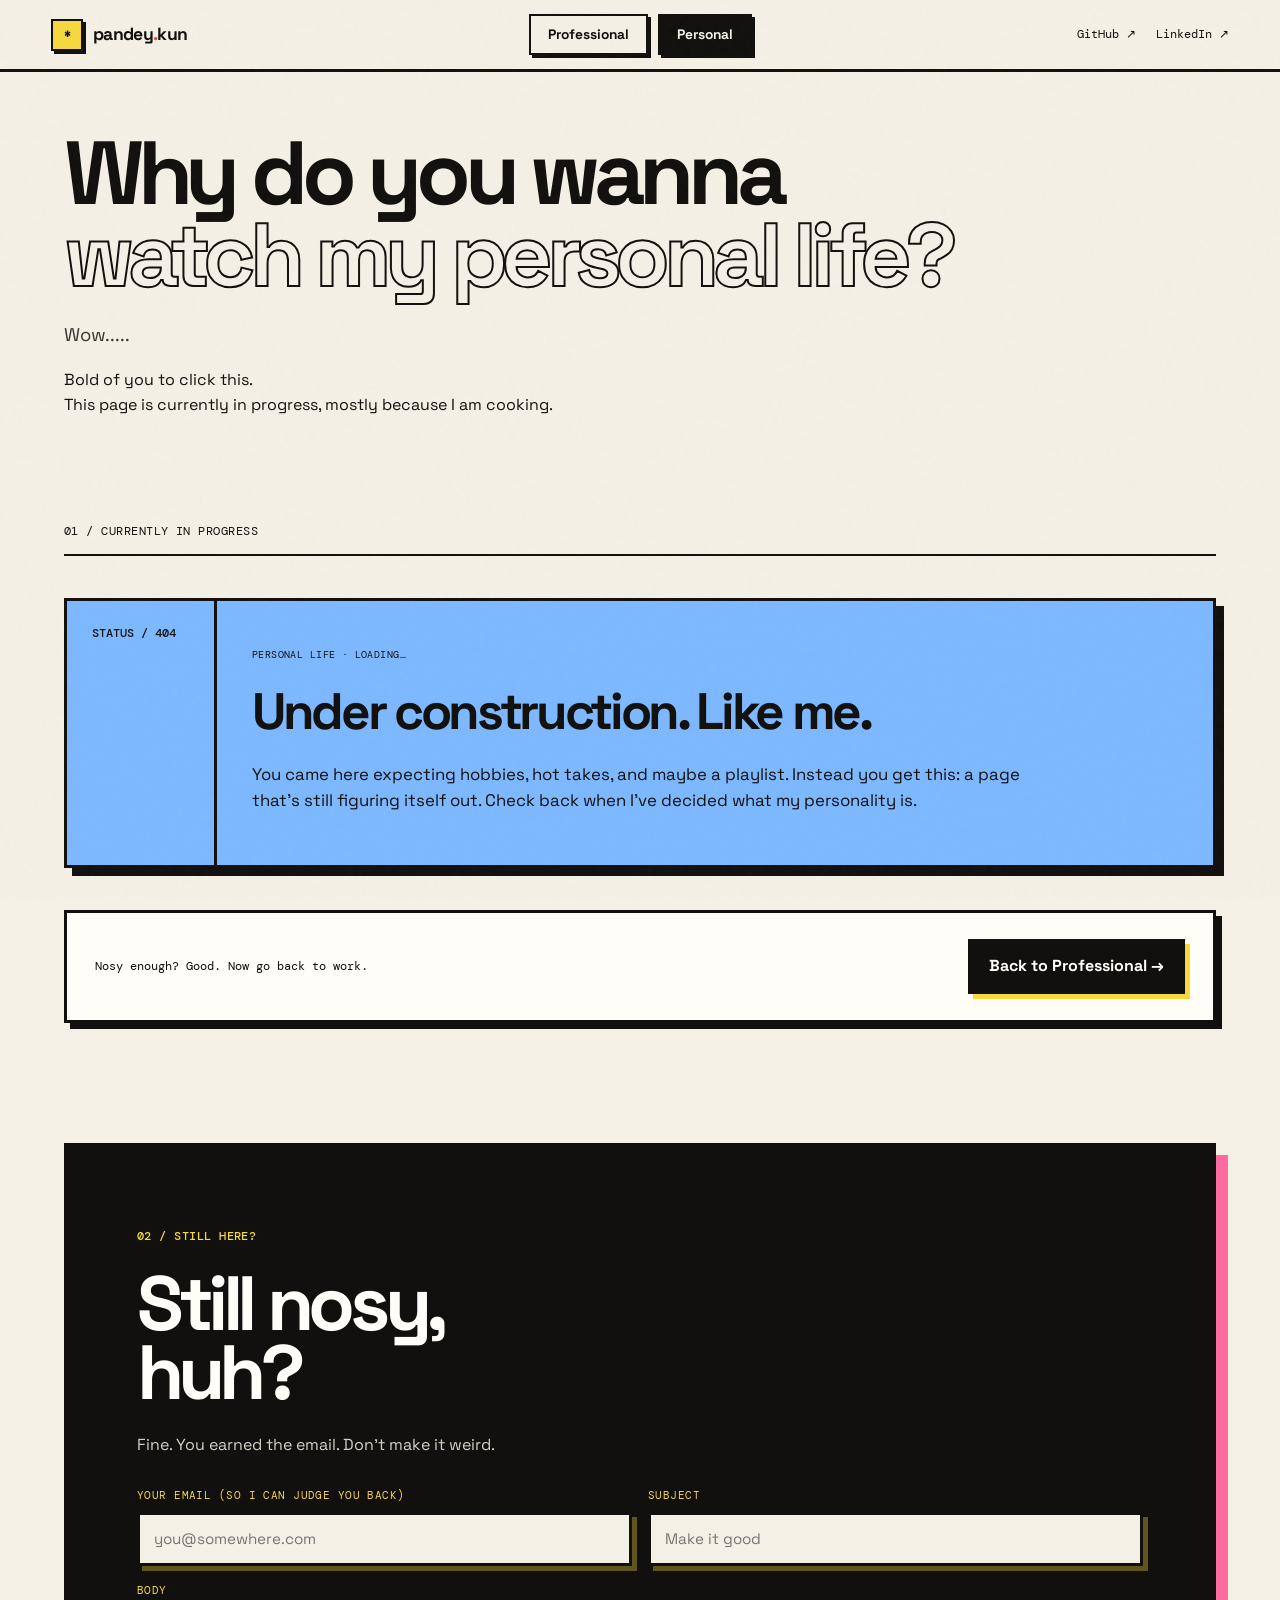
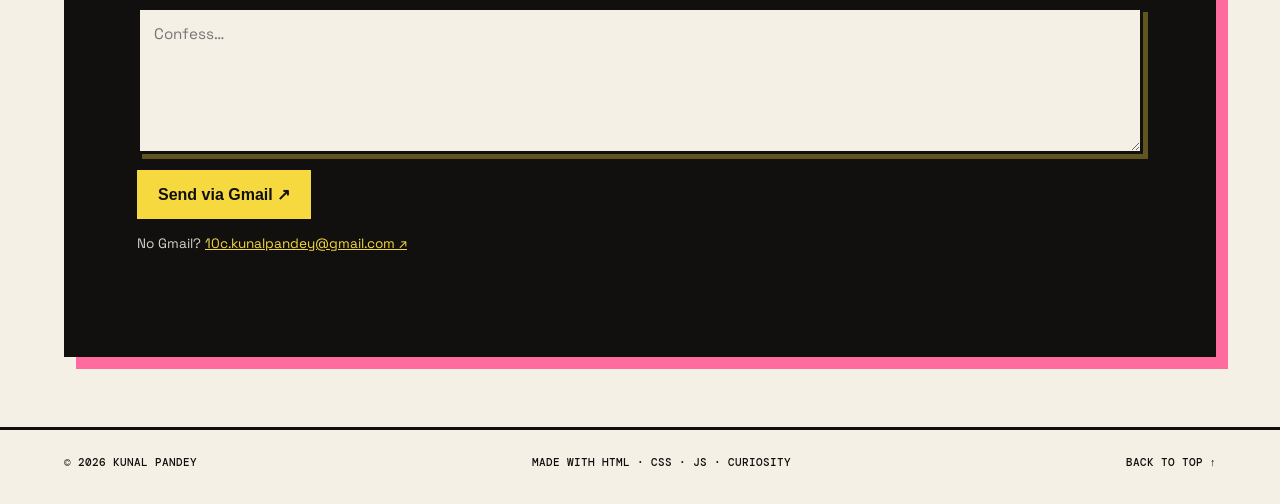
==== personal.html @ 6e75d4ea "V!" ====
<!doctype html>
<html lang="en">
<head>
  <meta charset="utf-8">
  <meta name="viewport" content="width=device-width, initial-scale=1">
  <meta name="description" content="Kunal Pandey — personal space. Rabbit holes, notes, and things I'm thinking about lately.">
  <title>Kunal Pandey — Personal</title>
  <link rel="preconnect" href="https://fonts.googleapis.com">
  <link rel="preconnect" href="https://fonts.gstatic.com" crossorigin>
  <link href="https://fonts.googleapis.com/css2?family=DM+Mono:wght@400;500&family=Space+Grotesk:wght@400;500;600;700&display=swap" rel="stylesheet">
  <link rel="stylesheet" href="styles.css">
</head>
<body data-page="personal">
  <div class="noise" aria-hidden="true"></div>
  <header class="topbar">
    <a class="brand" href="index.html" aria-label="Kunal Pandey home">
      <span class="brand-mark">*</span>
      <span>pandey<span class="dot">.</span>kun</span>
    </a>
    <nav class="mode-nav" aria-label="Portfolio sections">
      <a class="mode-link" href="index.html">Professional</a>
      <a class="mode-link active" href="personal.html" aria-current="page">Personal</a>
    </nav>
    <div class="top-links">
      <a href="https://github.com/pandey-kun7" target="_blank" rel="noreferrer">GitHub ↗</a>
      <a href="https://www.linkedin.com/in/kunal-pandey-025795324/" target="_blank" rel="noreferrer">LinkedIn ↗</a>
    </div>
  </header>
  <main id="top">
    <section class="personal-hero section">
      <h1>Why do you wanna<br><span>watch my personal life?</span></h1>
      <p class="hero-lede">Wow..... <p>
      </p> Bold of you to click this.<br>This page is currently in progress, mostly because I am cooking.</p>
    </section>
    <section class="personal section">
      <div class="section-label">01 / CURRENTLY IN PROGRESS</div>
      <article class="blog-card">
        <div class="blog-index">STATUS / 404</div>
        <div class="blog-body">
          <p class="blog-kicker">PERSONAL LIFE · LOADING…</p>
          <h3>Under construction. Like me.</h3>
          <p class="blog-excerpt">You came here expecting hobbies, hot takes, and maybe a playlist. Instead you get this: a page that's still figuring itself out. Check back when I've decided what my personality is.</p>
        </div>
      </article>
      <div class="page-switch">
        <p>Nosy enough? Good. Now go back to work.</p>
        <a class="button button-dark" href="index.html">Back to Professional →</a>
      </div>
    </section>
    <section class="contact section">
      <div class="contact-box">
        <p class="eyebrow">02 / STILL HERE?</p>
        <h2>Still nosy,<br>huh?</h2>
        <p>Fine. You earned the email. Don't make it weird.</p>
        <form class="contact-form" id="contact-form-personal">
          <div class="contact-row">
            <label class="contact-field">
              <span>Your email (so I can judge you back)</span>
              <input type="email" name="email" placeholder="you@somewhere.com" required>
            </label>
            <label class="contact-field">
              <span>Subject</span>
              <input type="text" name="subject" placeholder="Make it good" required>
            </label>
          </div>
          <label class="contact-field">
            <span>Body</span>
            <textarea name="body" rows="5" placeholder="Confess…" required></textarea>
          </label>
          <button class="button contact-submit" type="submit">Send via Gmail ↗</button>
        </form>
        <p class="contact-alt">No Gmail? <a href="https://mail.google.com/mail/?view=cm&fs=1&to=10c.kunalpandey@gmail.com" target="_blank" rel="noreferrer">10c.kunalpandey@gmail.com ↗</a></p>
      </div>
    </section>
  </main>
  <footer class="footer">
    <span>© <span id="year"></span> Kunal Pandey</span>
    <span>made with HTML · CSS · JS · curiosity</span>
    <a href="#top">back to top ↑</a>
  </footer>
  <script src="script.js"></script>
</body>
</html>
---- styles.css ----
:root {
  --paper: #f4f0e6;
  --ink: #11100e;
  --muted: #5d5a53;
  --yellow: #f6d83f;
  --pink: #ff6b9f;
  --blue: #7db8ff;
  --green: #a9e86c;
  --white: #fffdf7;
  --line: 3px solid var(--ink);
  --shadow: 7px 7px 0 var(--ink);
  --radius: 2px;
}

* { box-sizing: border-box; }
html { scroll-behavior: smooth; scrollbar-color: #a855f7 transparent; }
::-webkit-scrollbar { width: 22px; }
::-webkit-scrollbar-track { background: linear-gradient(to right, transparent 0 10px, #11100e 10px 12px, transparent 12px 22px); }
::-webkit-scrollbar-thumb {
  background: linear-gradient(#c084fc, #7e22ce);
  border: 2px solid #111;
  border-radius: 10px;
  min-height: 64px;
}
::-webkit-scrollbar-thumb:hover { background: linear-gradient(#d8b4fe, #9333ea); }
body {
  margin: 0;
  color: var(--ink);
  background: var(--paper);
  font-family: "Space Grotesk", system-ui, sans-serif;
  line-height: 1.55;
  overflow-x: hidden;
}
::selection { background: var(--ink); color: var(--yellow); }
a { color: inherit; }
button, a { -webkit-tap-highlight-color: transparent; }

.noise {
  position: fixed; inset: 0; pointer-events: none; z-index: 20; opacity: .035;
  background-image: url("data:image/svg+xml,%3Csvg viewBox='0 0 160 160' xmlns='http://www.w3.org/2000/svg'%3E%3Cfilter id='n'%3E%3CfeTurbulence type='fractalNoise' baseFrequency='.9' numOctaves='4' stitchTiles='stitch'/%3E%3C/filter%3E%3Crect width='100%25' height='100%25' filter='url(%23n)' opacity='.8'/%3E%3C/svg%3E");
}

.topbar {
  position: sticky; top: 0; z-index: 15;
  min-height: 72px; padding: 0 4vw;
  display: grid; grid-template-columns: 1fr auto 1fr; align-items: center;
  border-bottom: var(--line); background: rgba(244,240,230,.94); backdrop-filter: blur(10px);
}
.brand { display: inline-flex; align-items: center; gap: 10px; text-decoration: none; font-weight: 700; letter-spacing: -.04em; font-size: 1.1rem; }
.brand-mark { display: grid; place-items: center; width: 32px; height: 32px; border: 2px solid var(--ink); background: var(--yellow); font-family: "DM Mono", monospace; font-size: .7rem; box-shadow: 3px 3px 0 var(--ink); }
.dot { color: #e94b38; }
.mode-nav { display: flex; gap: 10px; }
.mode-link { padding: 8px 17px; text-decoration: none; font-weight: 700; font-size: .86rem; border: 2px solid var(--ink); box-shadow: 3px 3px 0 var(--ink); }
.mode-link.active { background: var(--ink); color: var(--paper); }
.top-links { display: flex; justify-content: flex-end; gap: 20px; font-family: "DM Mono", monospace; font-size: .73rem; }
.top-links a { text-decoration: none; border-bottom: 1px solid transparent; }
.top-links a:hover { border-bottom-color: var(--ink); }

.section { width: min(1180px, 90vw); margin: 0 auto; padding: 60px 0; scroll-margin-top: 70px; }
.hero { min-height: calc(100vh - 72px); display: grid; grid-template-columns: 1.25fr .75fr; align-items: center; gap: 7vw; padding-top: 70px; }
.eyebrow, .section-label, .tag, .mono-note, .project-footer, .card-label, .blog-kicker, .timeline-meta {
  font-family: "DM Mono", monospace;
  text-transform: uppercase;
  letter-spacing: .04em;
}
.eyebrow { font-size: .72rem; font-weight: 500; margin-bottom: 24px; }
.hero h1 {
  font-size: clamp(2.5rem, 5.2vw, 4.9rem);
  line-height: .95; letter-spacing: -.065em; margin: 0 0 28px;
  max-width: 700px;
}
.hero h1 span {
  display: inline-block; color: var(--paper); -webkit-text-stroke: 2px var(--ink);
}
.hero-lede { max-width: 650px; font-size: 1.15rem; color: #35332f; }
.hero-actions { display: flex; gap: 12px; margin-top: 30px; flex-wrap: wrap; }
.button { display: inline-block; border: var(--line); padding: 12px 18px; text-decoration: none; font-weight: 700; transition: transform .15s, box-shadow .15s; }
.button-dark { background: var(--ink); color: var(--white); box-shadow: 5px 5px 0 var(--yellow); }
.button-light { background: var(--white); box-shadow: 5px 5px 0 var(--ink); }
.button-light:hover { transform: translate(5px,5px); box-shadow: 0 0 0 var(--ink); }
.button:hover { transform: translate(3px,3px); box-shadow: 2px 2px 0 var(--ink); }
.button-dark:hover { transform: translate(3px,3px); box-shadow: 2px 2px 0 var(--yellow); }

.hero-card { position: relative; border: var(--line); background: var(--yellow); padding: 22px; box-shadow: 12px 12px 0 var(--ink); transform: rotate(1.2deg) translateY(-48px); }
.avatar { width: 100%; aspect-ratio: 1; display: block; object-fit: cover; object-position: center; border: var(--line); filter: saturate(.9) contrast(1.05); background: #222; }
.sticker {
  position: absolute; z-index: 2; top: -22px; right: -20px; width: 112px; height: 112px;
  display: grid; place-items: center; text-align: center; border: var(--line); border-radius: 50%;
  background: var(--pink); font-weight: 800; font-size: .78rem; line-height: 1.05; transform: rotate(12deg);
}
.hero-card-bottom { display: flex; justify-content: center; gap: 10px; padding-top: 13px; font: 500 .68rem "DM Mono", monospace; }
.hero-card-bottom a { text-decoration: none; font-weight: 700; }
.hero-card-bottom a:hover { text-decoration: underline; }

.section-label { font-size: .72rem; padding-bottom: 13px; border-bottom: 2px solid var(--ink); margin-bottom: 42px; }
.manifesto { padding-bottom: 0px; }
.manifesto-grid { display: grid; grid-template-columns: .9fr 1.1fr; gap: 10vw; }
.manifesto h2, .personal h2, .contact h2 { font-size: clamp(3rem, 6vw, 6.5rem); line-height: .9; letter-spacing: -.07em; margin: 0; }
.manifesto h2 em { color: var(--pink); font-style: normal; text-shadow: 3px 3px 0 var(--ink); }
.manifesto-copy { font-size: 1.12rem; max-width: 650px; }
.mono-note { font-size: .76rem; line-height: 1.7; padding: 13px 15px; border: 2px dashed var(--ink); background: rgba(255,255,255,.4); }

.project-grid { display: grid; grid-template-columns: repeat(2, 1fr); gap: 18px; }
.project-card { border: var(--line); padding: 18px; background: var(--white); min-height: 240px; display: flex; flex-direction: column; box-shadow: 5px 5px 0 var(--ink); transition: transform .18s; font-size: .92rem; }
.project-card:hover { transform: translate(-3px,-3px); }
/* .project-card.featured { background: var(--green); } */
.project-top { display: flex; justify-content: space-between; align-items: center; gap: 10px; }
.project-number { font: 500 1.2rem "DM Mono", monospace; }
.tag { font-size: .6rem; border: 1.5px solid var(--ink); padding: 4px 6px; }
.project-card h3 { font-size: 1.8rem; line-height: 1; letter-spacing: -.05em; margin: 22px 0 2px; }
.project-sub { font-family: "DM Mono", monospace; font-size: .72rem; margin-top: 0; }
.project-card > p:not(.project-sub) { max-width: 600px; color: #34312c; font-size: .9rem; margin-bottom: 0; }
.project-footer { margin-top: auto; padding-top: 16px; display: flex; justify-content: space-between; gap: 10px; font-size: .62rem; border-top: 1px solid var(--ink); }
.project-footer a { font-weight: 700; text-decoration: none; }

.split-section { display: grid; grid-template-columns: .35fr 1fr; gap: 8vw; }
.split-section .section-label { border-bottom: none; margin: 0; }
.viewer-section { padding-top: 0; padding-bottom: 0; }
.viewer-card { border: var(--line); background: var(--pink); box-shadow: 8px 8px 0 var(--ink); padding: 40px; transform: rotate(-.5deg); }
.viewer-card .eyebrow { color: var(--ink); margin-bottom: 16px; }
.viewer-big { font-size: clamp(1.4rem, 2.6vw, 2.2rem); font-weight: 700; letter-spacing: -.04em; line-height: 1.1; max-width: 800px; }
.viewer-small { margin: 0; max-width: 700px; font-size: 1rem; }

.skills-wrap { display: flex; flex-wrap: wrap; gap: 10px; }
.skills-wrap span { border: 2px solid var(--ink); padding: 11px 14px; background: var(--white); font-weight: 600; box-shadow: 3px 3px 0 var(--ink); }

.personal-head { display: flex; justify-content: space-between; align-items: end; gap: 40px; margin-bottom: 55px; }
.personal-head > p { font-family: "DM Mono", monospace; font-size: .76rem; text-align: right; }
.blog-card { display: grid; grid-template-columns: 150px 1fr; border: var(--line); background: var(--blue); box-shadow: 8px 8px 0 var(--ink); }
.blog-index { padding: 25px; border-right: var(--line); font: 500 .72rem "DM Mono", monospace; }
.blog-body { padding: 35px; max-width: 850px; }
.blog-kicker { font-size: .65rem; }
.blog-body h3 { font-size: clamp(2.3rem, 4vw, 4.4rem); line-height: .95; letter-spacing: -.065em; margin: 25px 0; }
.blog-excerpt { font-size: 1.05rem; max-width: 800px; }
.read-link { display: inline-block; margin-top: 15px; font-weight: 700; }
.personal-grid { display: grid; grid-template-columns: repeat(3, 1fr); gap: 18px; margin-top: 35px; }
.note-card { border: var(--line); padding: 22px; background: var(--white); min-height: 180px; }
.note-card:nth-child(2) { background: var(--pink); }
.note-card:nth-child(3) { background: var(--yellow); }
.card-label { font-size: .65rem; font-weight: 700; }
.note-card p { font-size: 1rem; }

.page-switch { margin-top: 42px; border: var(--line); background: var(--white); padding: 26px 28px; display: flex; justify-content: space-between; align-items: center; gap: 18px; flex-wrap: wrap; box-shadow: 6px 6px 0 var(--ink); }
.page-switch p { margin: 0; font-family: "DM Mono", monospace; font-size: .78rem; }

.graph-section { padding-top: 0; padding-bottom: 0; }
.graph-card { border: var(--line); background: var(--white); box-shadow: 6px 6px 0 var(--ink); padding: 22px; }
.graph-head { display: flex; justify-content: space-between; align-items: center; gap: 12px; flex-wrap: wrap; margin-bottom: 16px; }
.graph-head a { font-family: "DM Mono", monospace; font-size: .72rem; text-decoration: none; font-weight: 700; }
.graph-scroll { overflow-x: auto; border: 2px solid var(--ink); background: var(--paper); padding: 16px; }
.graph-grid { display: grid; grid-template-columns: 40px 1fr; grid-template-rows: auto 1fr; min-width: 990px; gap: 6px 8px; }
.graph-months { display: grid; grid-auto-flow: column; grid-template-rows: 1fr; grid-auto-columns: 15px; gap: 0 3px; font-family: "DM Mono", monospace; font-size: .8rem; color: #8a8780; text-align: left; }
.graph-months span { overflow: visible; white-space: nowrap; }
.graph-days { display: grid; grid-template-rows: repeat(7, 15px); gap: 3px; font-family: "DM Mono", monospace; font-size: .75rem; color: #8a8780; align-items: center; }
.graph-cells { display: grid; grid-auto-flow: column; grid-template-rows: repeat(7, 15px); grid-auto-columns: 15px; gap: 3px; }
.graph-cells i { width: 15px; height: 15px; display: block; border: 1px solid #9a978f; border-radius: 3px; }
.graph-cells i:hover { outline: 2px solid var(--ink); outline-offset: 1px; }
.graph-foot { display: flex; align-items: center; justify-content: space-between; gap: 8px; margin-top: 14px; font-family: "DM Mono", monospace; font-size: .78rem; }
.graph-legend { display: inline-flex; align-items: center; gap: 8px; }
.graph-scale { display: inline-flex; gap: 4px; }
.graph-scale i { width: 14px; height: 14px; display: block; border: 1px solid var(--ink); }

.personal-hero { padding-bottom: 30px; }
.personal-hero h1 { font-size: clamp(3.2rem, 7vw, 6.8rem); line-height: .92; letter-spacing: -.07em; margin: 0 0 24px; }
.personal-hero h1 span { display: inline-block; color: var(--paper); -webkit-text-stroke: 2px var(--ink); }

.contact { padding-bottom: 70px; }
.contact-box { border: var(--line); background: var(--ink); color: var(--white); padding: 70px; box-shadow: 12px 12px 0 var(--pink); }
.contact-box .eyebrow { color: var(--yellow); }
.contact-box h2 { margin-bottom: 25px; }
.contact-box p:not(.eyebrow) { color: #d6d1c6; margin-bottom: 30px; }
.contact-box .button { background: var(--yellow); color: var(--ink); border-color: var(--yellow); }

.contact-form { display: grid; gap: 16px; margin: 30px 0 10px; }
.contact-row { display: grid; grid-template-columns: 1fr 1fr; gap: 16px; }
.contact-field { display: grid; gap: 8px; }
.contact-field span { font-family: "DM Mono", monospace; font-size: .68rem; text-transform: uppercase; letter-spacing: .04em; color: var(--yellow); }
.contact-field input, .contact-field textarea { width: 100%; border: 3px solid var(--ink); background: var(--paper); color: var(--ink); padding: 12px 14px; font: inherit; font-size: .95rem; box-shadow: 5px 5px 0 rgba(246,216,63,.35); resize: vertical; }
.contact-field input:focus, .contact-field textarea:focus { outline: none; background: var(--white); box-shadow: 5px 5px 0 var(--yellow); }
.contact-submit { justify-self: start; cursor: pointer; font-size: 1rem; }
.contact-alt { font-size: .85rem; margin: 14px 0 0; }
.contact-alt a { color: var(--yellow); }

.footer { border-top: var(--line); padding: 25px 5vw 35px; display: flex; justify-content: space-between; gap: 20px; flex-wrap: wrap; font: 500 .67rem "DM Mono", monospace; text-transform: uppercase; }
.footer a { text-decoration: none; }

@media (max-width: 850px) {
  .topbar { grid-template-columns: 1fr auto; }
  .top-links { display: none; }
  .mode-nav { justify-self: end; }
  .hero, .manifesto-grid, .split-section { grid-template-columns: 1fr; }
  .hero { min-height: auto; gap: 55px; }
  .hero-card { max-width: 500px; width: 85%; margin: 0 auto; }
  .project-grid, .personal-grid { grid-template-columns: 1fr; }
  .personal-head { align-items: start; flex-direction: column; }
  .personal-head > p { text-align: left; }
  .blog-card { grid-template-columns: 1fr; }
  .blog-index { border-right: none; border-bottom: var(--line); }
  .timeline-item { grid-template-columns: 1fr; gap: 8px; }
  .viewer-card { padding: 28px 22px; }
  .contact-box { padding: 45px 28px; }
}

@media (max-width: 520px) {
  .topbar { padding: 0 18px; }
  .brand > span:last-child { display: none; }
  .mode-link { padding: 7px 10px; font-size: .76rem; }
  .section { width: min(92vw, 1180px); padding: 78px 0; }
  .hero h1 { font-size: 2.6rem; }
  .hero-lede { font-size: 1rem; }
  .hero-card { width: 100%; }
  .project-card h3 { font-size: 1.7rem; }
  .blog-body { padding: 24px; }
  .contact-row { grid-template-columns: 1fr; }
  .page-switch { flex-direction: column; align-items: start; }
  .footer { flex-direction: column; }
}
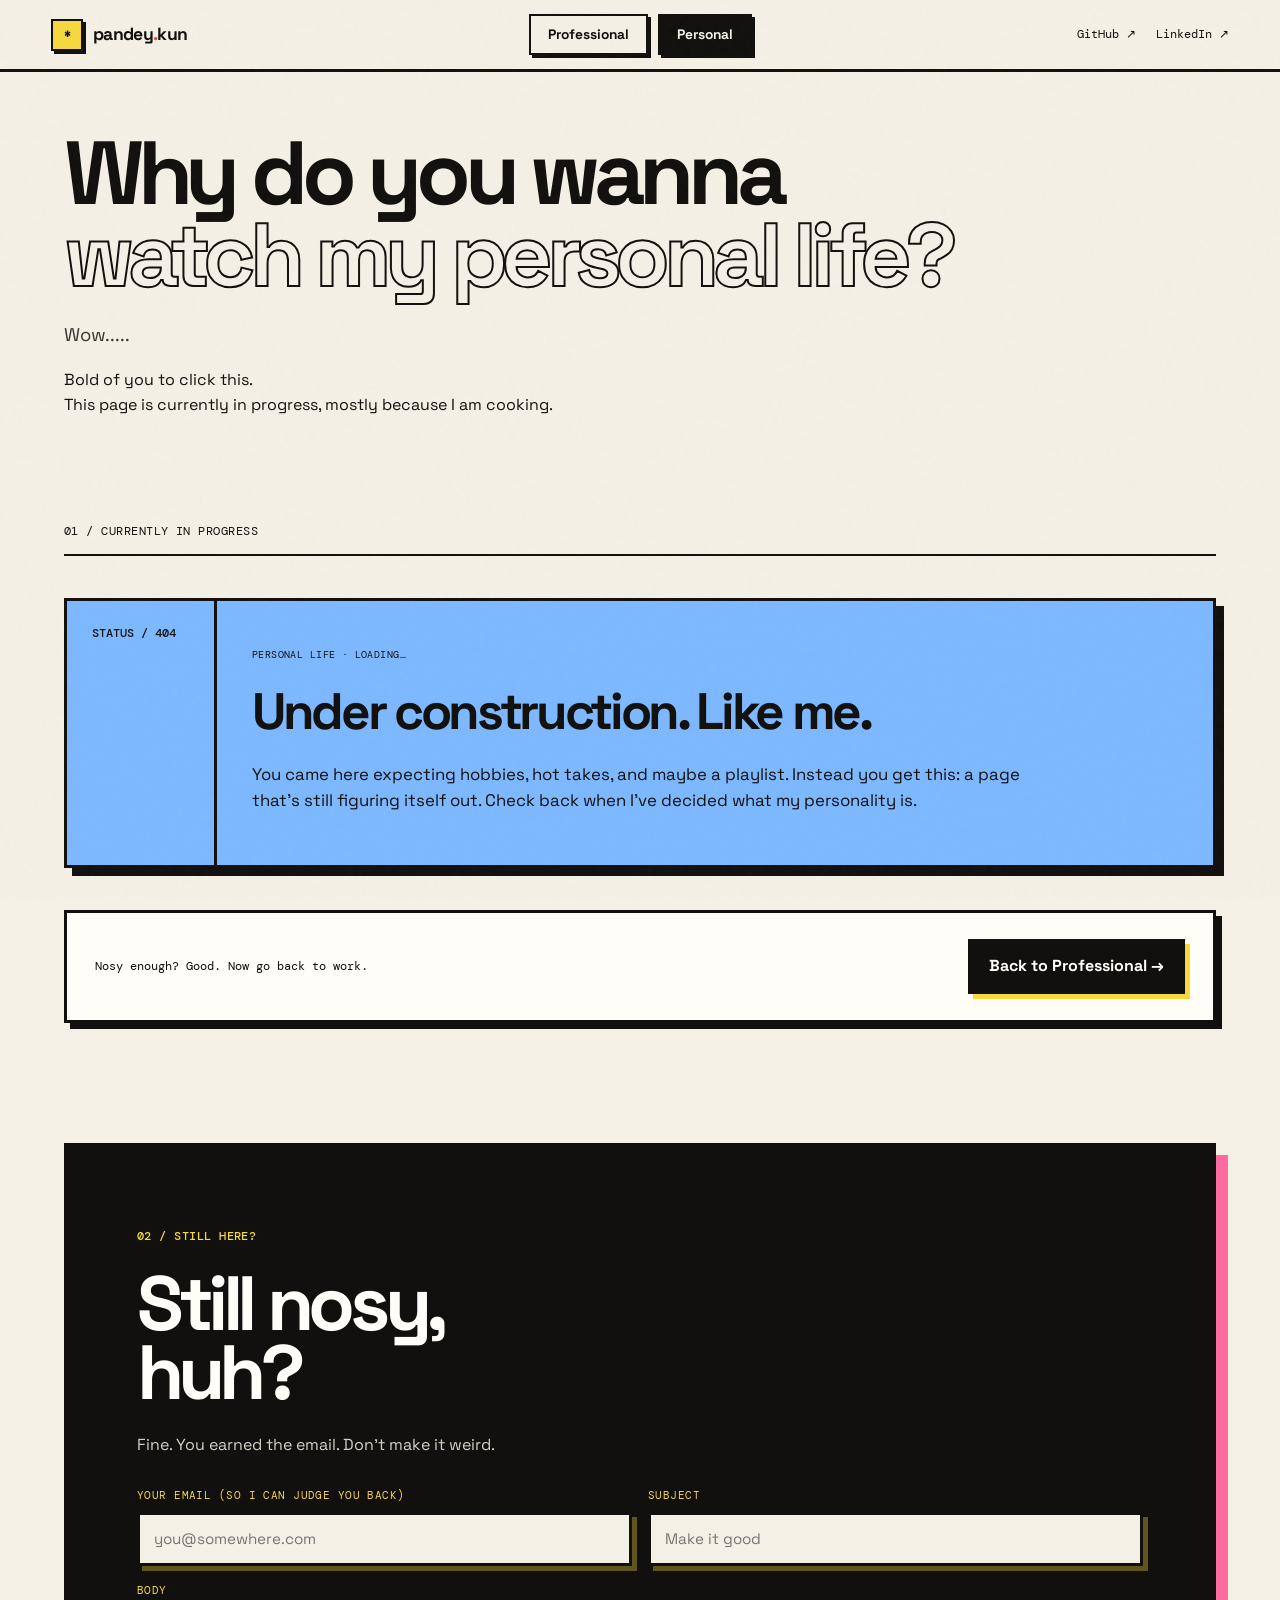
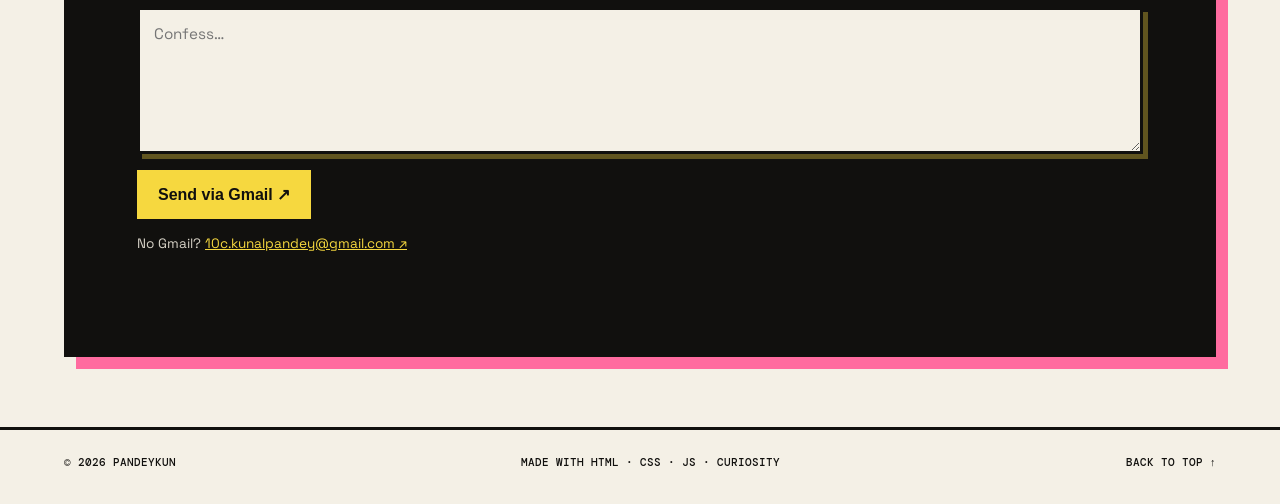
==== commit b6c58da4: "Made responsive" ====
--- a/personal.html
+++ b/personal.html
@@ -74,7 +74,7 @@
     </section>
   </main>
   <footer class="footer">
-    <span>© <span id="year"></span> Kunal Pandey</span>
+    <span>© <span id="year"></span> pandeykun</span>
     <span>made with HTML · CSS · JS · curiosity</span>
     <a href="#top">back to top ↑</a>
   </footer>
--- a/styles.css
+++ b/styles.css
@@ -57,7 +57,7 @@
 .top-links a:hover { border-bottom-color: var(--ink); }
 
 .section { width: min(1180px, 90vw); margin: 0 auto; padding: 60px 0; scroll-margin-top: 70px; }
-.hero { min-height: calc(100vh - 72px); display: grid; grid-template-columns: 1.25fr .75fr; align-items: center; gap: 7vw; padding-top: 70px; }
+.hero { min-height: calc(100vh - 72px); min-height: calc(100dvh - 72px); display: grid; grid-template-columns: 1.25fr .75fr; align-items: center; gap: clamp(32px, 7vw, 110px); padding-top: clamp(40px, 7vh, 70px); }
 .eyebrow, .section-label, .tag, .mono-note, .project-footer, .card-label, .blog-kicker, .timeline-meta {
   font-family: "DM Mono", monospace;
   text-transform: uppercase;
@@ -147,7 +147,28 @@
 .graph-card { border: var(--line); background: var(--white); box-shadow: 6px 6px 0 var(--ink); padding: 22px; }
 .graph-head { display: flex; justify-content: space-between; align-items: center; gap: 12px; flex-wrap: wrap; margin-bottom: 16px; }
 .graph-head a { font-family: "DM Mono", monospace; font-size: .72rem; text-decoration: none; font-weight: 700; }
-.graph-scroll { overflow-x: auto; border: 2px solid var(--ink); background: var(--paper); padding: 16px; }
+.graph-scroll-wrap { position: relative; }
+.graph-scroll { overflow-x: auto; -webkit-overflow-scrolling: touch; border: 2px solid var(--ink); background: var(--paper); padding: 16px; }
+.graph-scroll:focus-visible { outline: 3px solid var(--yellow); outline-offset: 3px; }
+.graph-scroll-wrap::before,
+.graph-scroll-wrap::after {
+  content: ""; position: absolute; top: 2px; bottom: 2px; width: 16px; z-index: 2;
+  pointer-events: none; opacity: 0; transition: opacity .2s ease;
+}
+.graph-scroll-wrap::before { left: 2px; background: linear-gradient(to right, rgba(17,16,14,.22), transparent); }
+.graph-scroll-wrap::after { right: 2px; background: linear-gradient(to left, rgba(17,16,14,.22), transparent); }
+.graph-scroll-wrap.is-scrollable:not(.at-start)::before { opacity: 1; }
+.graph-scroll-wrap.is-scrollable:not(.at-end)::after { opacity: 1; }
+.graph-hint {
+  display: none; position: absolute; right: 12px; bottom: 12px; z-index: 3;
+  align-items: center; padding: 5px 9px;
+  border: 2px solid var(--ink); background: var(--yellow);
+  font: 500 .68rem "DM Mono", monospace; letter-spacing: .04em;
+  box-shadow: 3px 3px 0 var(--ink); pointer-events: none;
+  opacity: 1; transition: opacity .25s ease;
+}
+.graph-scroll-wrap.is-scrollable .graph-hint { display: inline-flex; }
+.graph-scroll-wrap.at-end .graph-hint { opacity: 0; }
 .graph-grid { display: grid; grid-template-columns: 40px 1fr; grid-template-rows: auto 1fr; min-width: 990px; gap: 6px 8px; }
 .graph-months { display: grid; grid-auto-flow: column; grid-template-rows: 1fr; grid-auto-columns: 15px; gap: 0 3px; font-family: "DM Mono", monospace; font-size: .8rem; color: #8a8780; text-align: left; }
 .graph-months span { overflow: visible; white-space: nowrap; }
@@ -163,6 +184,9 @@
 .personal-hero { padding-bottom: 30px; }
 .personal-hero h1 { font-size: clamp(3.2rem, 7vw, 6.8rem); line-height: .92; letter-spacing: -.07em; margin: 0 0 24px; }
 .personal-hero h1 span { display: inline-block; color: var(--paper); -webkit-text-stroke: 2px var(--ink); }
+@supports not (-webkit-text-stroke: 1px black) {
+  .hero h1 span, .personal-hero h1 span { color: var(--ink); }
+}
 
 .contact { padding-bottom: 70px; }
 .contact-box { border: var(--line); background: var(--ink); color: var(--white); padding: 70px; box-shadow: 12px 12px 0 var(--pink); }
@@ -184,34 +208,78 @@
 .footer { border-top: var(--line); padding: 25px 5vw 35px; display: flex; justify-content: space-between; gap: 20px; flex-wrap: wrap; font: 500 .67rem "DM Mono", monospace; text-transform: uppercase; }
 .footer a { text-decoration: none; }
 
+@media (prefers-reduced-motion: reduce) {
+  html { scroll-behavior: auto; }
+  * { animation-duration: .001ms !important; transition-duration: .001ms !important; }
+}
+
+@media (max-width: 1024px) {
+  .section { padding: 52px 0; }
+  .hero { gap: 48px; }
+  .manifesto-grid { gap: 48px; }
+  .project-grid { grid-template-columns: 1fr 1fr; }
+  .blog-body h3 { font-size: clamp(2rem, 3.4vw, 3rem); }
+  .contact-box { padding: 56px 40px; }
+}
+
 @media (max-width: 850px) {
   .topbar { grid-template-columns: 1fr auto; }
   .top-links { display: none; }
   .mode-nav { justify-self: end; }
   .hero, .manifesto-grid, .split-section { grid-template-columns: 1fr; }
   .hero { min-height: auto; gap: 55px; }
-  .hero-card { max-width: 500px; width: 85%; margin: 0 auto; }
+  .hero-card { max-width: 500px; width: min(85%, 500px); margin: 0 auto; transform: rotate(1.2deg) translateY(0); }
+  .sticker { width: 96px; height: 96px; font-size: .7rem; top: -18px; right: -10px; }
+  .hero-actions .button { flex: 1 1 160px; text-align: center; }
   .project-grid, .personal-grid { grid-template-columns: 1fr; }
+  .project-card { min-height: 0; }
   .personal-head { align-items: start; flex-direction: column; }
   .personal-head > p { text-align: left; }
   .blog-card { grid-template-columns: 1fr; }
   .blog-index { border-right: none; border-bottom: var(--line); }
   .timeline-item { grid-template-columns: 1fr; gap: 8px; }
+  .project-footer { flex-wrap: wrap; }
+  .graph-card { padding: 16px; }
+  .graph-foot { flex-wrap: wrap; }
   .viewer-card { padding: 28px 22px; }
   .contact-box { padding: 45px 28px; }
 }
 
 @media (max-width: 520px) {
-  .topbar { padding: 0 18px; }
-  .brand > span:last-child { display: none; }
+  .topbar { padding: 10px 18px; row-gap: 8px; }
+  .brand { font-size: .95rem; }
+  .brand-mark { width: 28px; height: 28px; }
   .mode-link { padding: 7px 10px; font-size: .76rem; }
-  .section { width: min(92vw, 1180px); padding: 78px 0; }
-  .hero h1 { font-size: 2.6rem; }
+  .section { width: min(92vw, 1180px); padding: 48px 0; }
+  .hero { padding-top: 36px; gap: 36px; }
+  .hero h1 { font-size: clamp(2.2rem, 11vw, 2.6rem); }
+  .hero h1 span { -webkit-text-stroke-width: 1.2px; }
   .hero-lede { font-size: 1rem; }
-  .hero-card { width: 100%; }
+  .hero-card { width: 100%; padding: 16px; box-shadow: 8px 8px 0 var(--ink); }
+  .manifesto h2, .personal h2, .contact h2 { font-size: clamp(2.2rem, 12vw, 3rem); }
+  .manifesto-copy { font-size: 1rem; }
+  .section-label { margin-bottom: 28px; }
+  .project-card { box-shadow: 4px 4px 0 var(--ink); }
   .project-card h3 { font-size: 1.7rem; }
+  .viewer-card { transform: none; box-shadow: 6px 6px 0 var(--ink); }
+  .viewer-big { font-size: 1.35rem; }
+  .contact-box { padding: 40px 22px; box-shadow: 8px 8px 0 var(--pink); }
+  .contact-submit { width: 100%; justify-self: stretch; text-align: center; }
+  .page-switch .button { width: 100%; text-align: center; }
   .blog-body { padding: 24px; }
   .contact-row { grid-template-columns: 1fr; }
-  .page-switch { flex-direction: column; align-items: start; }
+  .page-switch { flex-direction: column; align-items: stretch; }
   .footer { flex-direction: column; }
-}
+  .personal-hero h1 { font-size: clamp(2.4rem, 13vw, 3.4rem); }
+}
+
+@media (max-width: 380px) {
+  .topbar { grid-template-columns: 1fr; justify-items: start; }
+  .mode-nav { justify-self: start; flex-wrap: wrap; }
+  .hero-actions { flex-direction: column; align-items: stretch; }
+  .hero-actions .button { width: 100%; }
+  .project-top { flex-wrap: wrap; }
+  .skills-wrap span { padding: 9px 11px; font-size: .9rem; }
+  .graph-card { padding: 12px; }
+  .contact-box { padding: 32px 18px; }
+}
